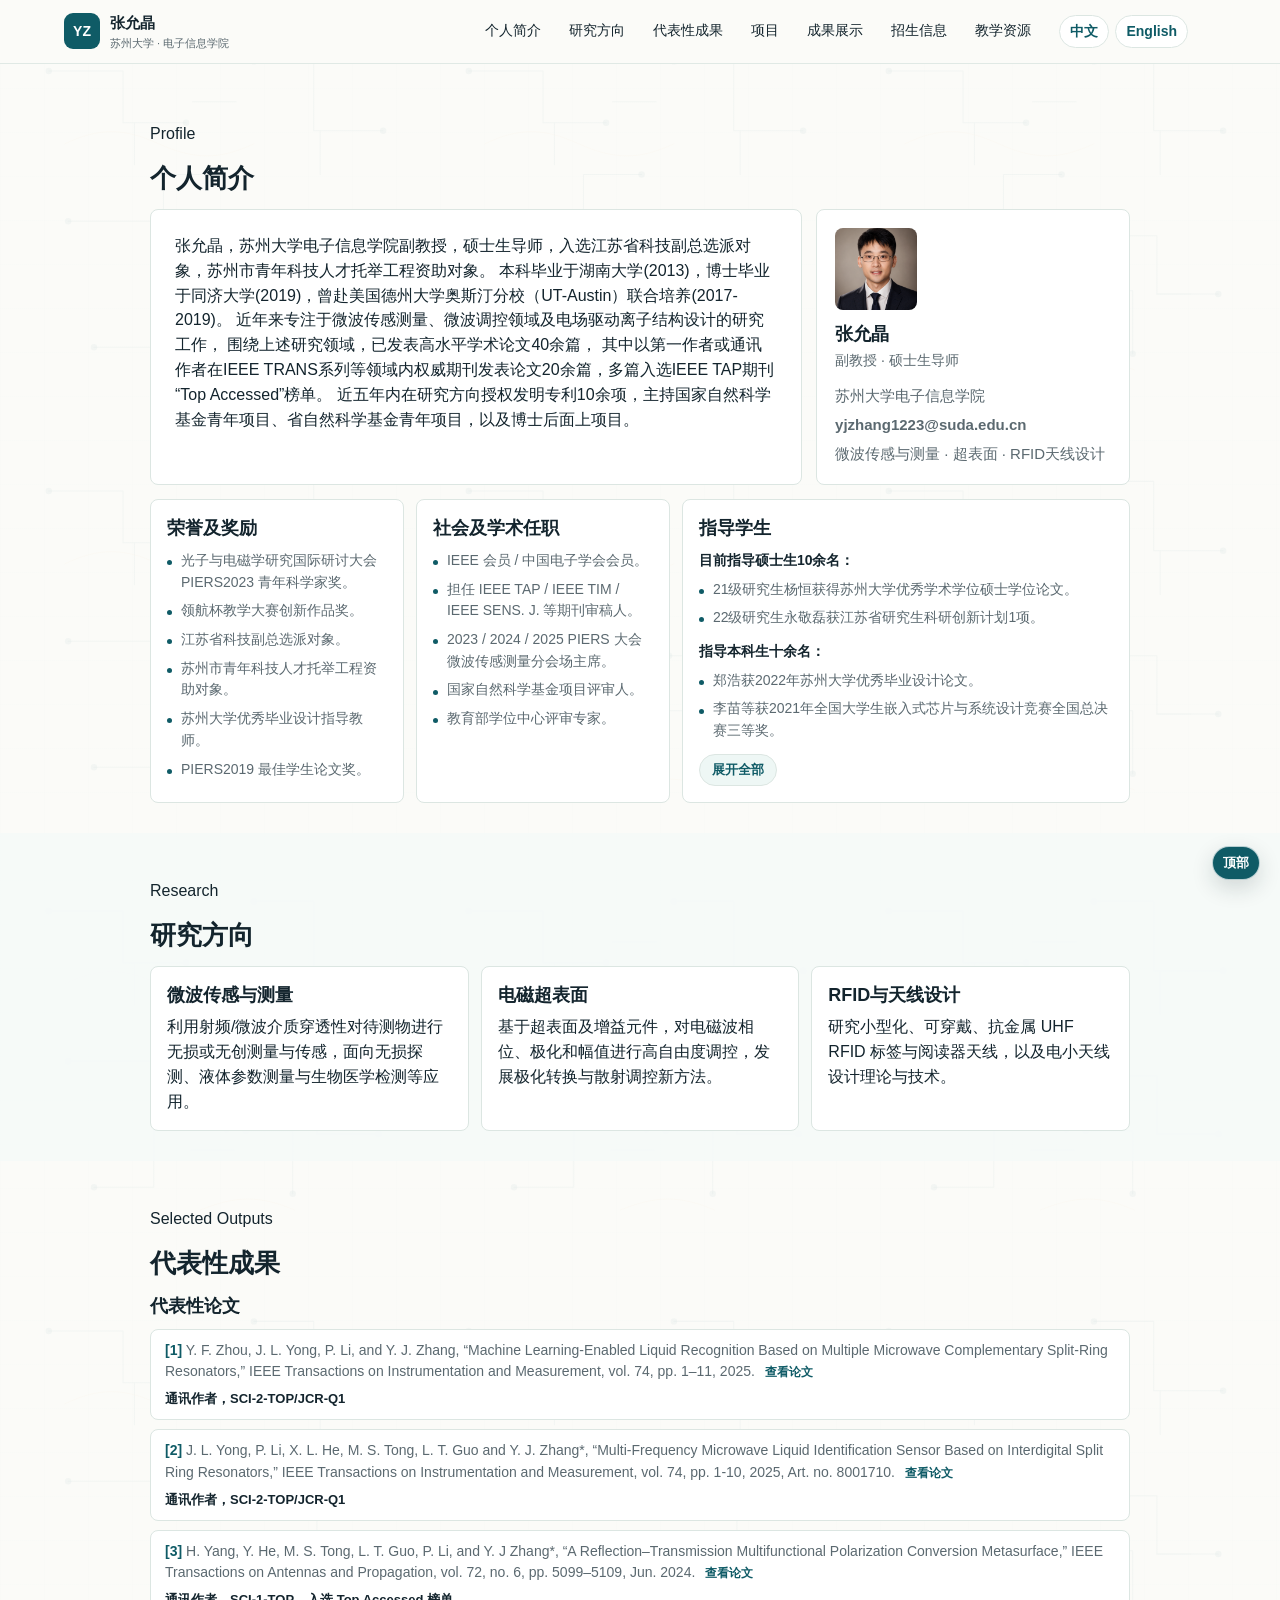
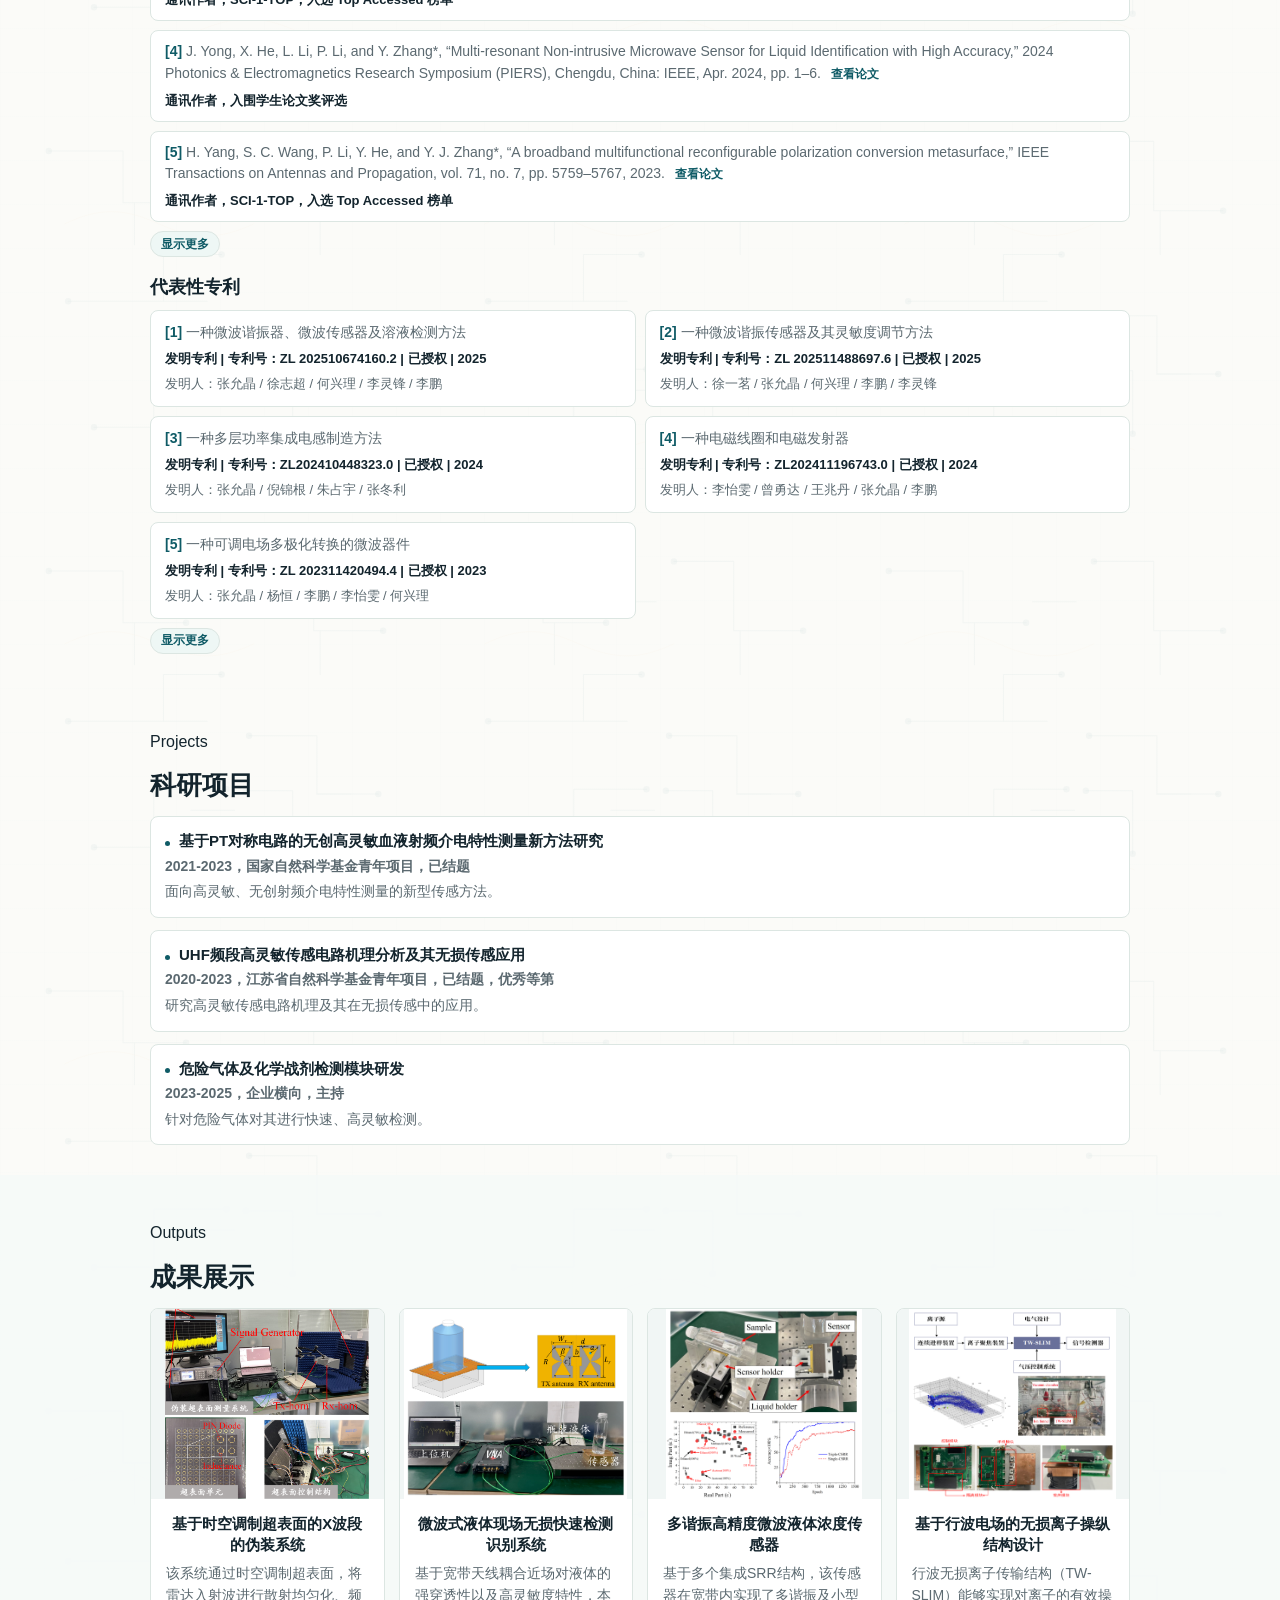
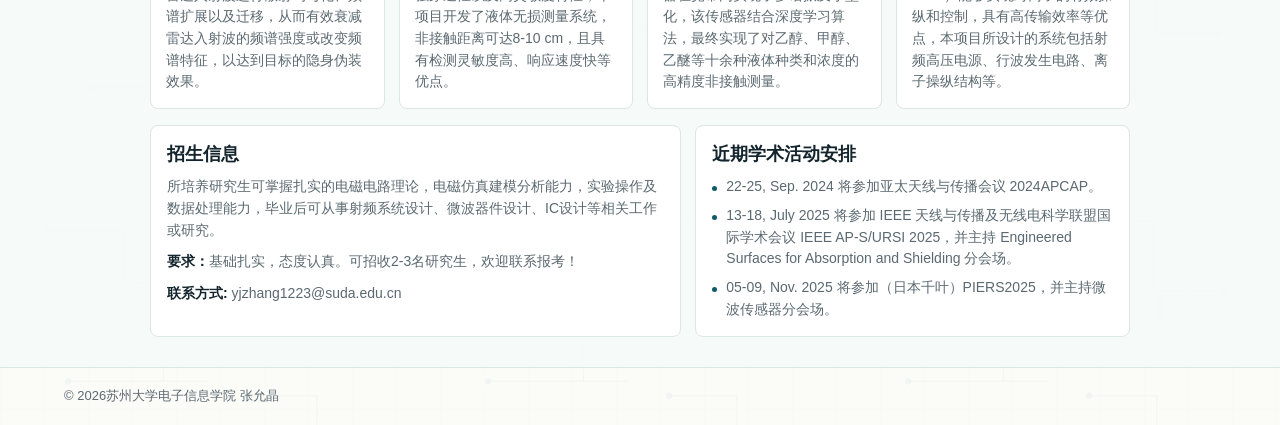
==== index.html @ 1a906591 "初始化个人主页" ====
<!doctype html>
<!--
  这是网页的主 HTML 文件，负责页面结构。
  - styles.css 负责外观，比如颜色、字体、间距、布局。
  - script.js 负责自动生成研究方向、论文、项目、专利等重复内容。
-->
<html lang="zh-CN">
  <head>
    <!-- 页面编码，保证中文正常显示 -->
    <meta charset="utf-8">
    <!-- 让页面在手机、平板、电脑上都按设备宽度自适应 -->
    <meta name="viewport" content="width=device-width, initial-scale=1">

    <!-- 浏览器标签页标题，也会影响搜索引擎显示 -->
    <title>张允晶 | 苏州大学个人主页</title>

    <!-- 页面简介，主要给搜索引擎使用，不会直接显示在网页正文中 -->
    <meta name="description" content="张允晶，苏州大学电子信息学院副教授，研究方向包括射频/微波传感与测量、超表面电磁调控、UHF RFID天线设计、离子操纵结构设计等。">

    <!-- 提前加载横幅图片。当前页面如果不用横幅，可以删除这一行 -->
    <link rel="preload" href="assets/research-hero.svg" as="image">

    <!-- 引入 CSS 样式文件。页面字体、颜色、间距主要在 styles.css 里修改 -->
    <link rel="stylesheet" href="styles.css">
  </head>
  <body>
    <!-- =====================================================
         顶部导航栏
         -----------------------------------------------------
         这里控制网页最上方的姓名、学院和导航菜单。
         导航里的 href="#research" 会跳转到 id="research" 的模块。
         ===================================================== -->
    <header class="site-header">
      <!-- 左侧品牌区域：YZ 标识、姓名、学院 -->
      <a class="brand" href="#top" aria-label="返回首页">
        <span class="brand-mark">YZ</span>
        <span>
          <strong>张允晶</strong>
          <small>苏州大学 · 电子信息学院</small>
        </span>
      </a>

      <!--
        右侧导航菜单。
        如果新增模块，需要同时：
        1. 在这里加一个 <a href="#模块id">模块名称</a>
        2. 在正文中创建对应 id 的 <section>
      -->
      <nav class="nav" aria-label="主导航">
         <a href="#introduction">个人简介</a>
        <a href="#research">研究方向</a>
        <a href="#publications">代表性成果</a>
        <a href="#projects">项目</a>
        <a href="#honors">成果展示</a>
        <a href="#admissions">招生信息</a>
        <a href="teaching.html" target="_blank" rel="noopener">教学资源</a>
        <div class="translate-actions notranslate" translate="no">
          <button class="translate-button" data-translate-lang="zh-CN" type="button">中文</button>
          <button class="translate-button" data-translate-lang="en" type="button">English</button>
        </div>
        <div id="google_translate_element" class="translate-widget" aria-hidden="true"></div>
      </nav>
    </header>

    <!--
      main 是网页主体内容。
      id="top" 用于顶部品牌点击后回到页面开头。
    -->
    <main id="top">
      <!-- =====================================================
           个人简介模块
           -----------------------------------------------------
           左侧 intro-copy 是文字简介。
           右侧 profile-panel 是头像、姓名、职称和简单信息。
           ===================================================== -->
      <section class="section intro-section" id="introduction">
        <!-- 模块标题 -->
        <div class="section-heading">
          <p class="eyebrow">Profile</p>
          <h2>个人简介</h2>
        </div>

        <!-- 两列布局：左侧简介，右侧资料卡 -->
        <div class="intro-grid">
          <!--
            个人简介文字。
            修改简介时，直接改下面两个 <p> 段落。
          -->
          <article class="intro-copy">
            <p>张允晶，苏州大学电子信息学院副教授，硕士生导师，入选江苏省科技副总选派对象，苏州市青年科技人才托举工程资助对象。
              本科毕业于湖南大学(2013)，博士毕业于同济大学(2019)，曾赴美国德州大学奥斯汀分校（UT-Austin）联合培养(2017-2019)。
              近年来专注于微波传感测量、微波调控领域及电场驱动离子结构设计的研究工作，
              围绕上述研究领域，已发表高水平学术论文40余篇，
              其中以第一作者或通讯作者在IEEE TRANS系列等领域内权威期刊发表论文20余篇，多篇入选IEEE TAP期刊“Top Accessed”榜单。
              近五年内在研究方向授权发明专利10余项，主持国家自然科学基金青年项目、省自然科学基金青年项目，以及博士后面上项目。</p>
          </article>

          <!--
            右侧资料卡。
            上传头像：
            1. 把头像图片放入 assets 文件夹。
            2. 修改 src="assets/yjz.png" 为你的图片路径。
            例如 src="assets/profile.jpg"。
          -->
          <aside class="profile-panel" aria-label="资料卡">
            <img class="profile-photo" src="assets/yjz.png" alt="张允晶头像">

            <!-- 资料卡标题和说明文字 -->
            <div>
              <h3>张允晶</h3>
              <p>副教授 · 硕士生导师</p>
            </div>

            <!-- 资料卡列表，可以改成单位、邮箱、研究方向等简短信息 -->
            <ul class="quick-list">
              <li>苏州大学电子信息学院</li>
              <li><strong>yjzhang1223@suda.edu.cn</strong></li>
              <li>微波传感与测量 · 超表面 · RFID天线设计</li>
            </ul>
          </aside>
        </div>

        <!--
          个人简介扩展信息。
          荣誉及奖励、指导学生、社会及学术任职的具体条目
          在 script.js 中维护，并自动插入到下面三个容器中。
        -->
        <div class="profile-detail-grid">
          <article class="detail-card detail-card-compact">
            <h3>荣誉及奖励</h3>
            <ol id="honorList"></ol>
          </article>
          <article class="detail-card detail-card-compact">
            <h3>社会及学术任职</h3>
            <ol id="serviceList"></ol>
          </article>
          <article class="detail-card detail-card-wide">
            <h3>指导学生</h3>
            <div id="studentGuideList"></div>
          </article>
        </div>
      </section>

      <!-- =====================================================
           研究方向模块
           -----------------------------------------------------
           标题在这里写。
           具体的研究方向卡片不是写在 HTML 里，而是由 script.js
           中的 researchAreas 数组自动生成到 researchGrid 容器里。
           ===================================================== -->
      <section class="section muted" id="research">
        <div class="section-heading wide">
          <p class="eyebrow">Research</p>
          <h2>研究方向</h2>
        </div>

        <!-- script.js 会把研究方向卡片插入到这个 div 中 -->
        <div class="research-grid" id="researchGrid"></div>
      </section>

      <!-- =====================================================
           代表性成果模块
           -----------------------------------------------------
           论文数据在 script.js 的 publications 数组中修改。
           专利数据在 script.js 的 patents 数组中修改。
           ===================================================== -->
      <section class="section" id="publications">
        <div class="section-heading wide">
          <p class="eyebrow">Selected Outputs</p>
          <h2>代表性成果</h2>
        </div>

        <div class="output-block">
          <h3>代表性论文</h3>
          <!-- script.js 会把论文条目插入到这个 div 中 -->
          <div class="publication-list" id="publicationList"></div>
        </div>

        <div class="output-block">
          <h3>代表性专利</h3>
          <!-- script.js 会把专利条目插入到这个 div 中 -->
          <div class="patent-list" id="patentList"></div>
        </div>
      </section>

      <!-- =====================================================
           科研项目模块
           -----------------------------------------------------
           项目数据在 script.js 的 projects 数组中修改。
           projectTimeline 是自动生成项目时间线的位置。
           ===================================================== -->
      <section class="section" id="projects">
        <!-- 模块标题 -->
        <div class="section-heading wide">
          <p class="eyebrow">Projects</p>
          <h2>科研项目</h2>
        </div>

        <!-- script.js 会把项目条目插入到这个 div 中 -->
        <div class="project-list" id="projectTimeline"></div>
      </section>

      <!-- =====================================================
           成果展示模块
           -----------------------------------------------------
           每个成果 = 一张图片 + 一段文字说明。
           具体成果数据在 script.js 的 achievements 数组中修改。
           后续新增第 2 张、第 3 张成果图时，只需要在 achievements
           数组里复制一条数据，改图片路径和文字即可。
           ===================================================== -->
      <section class="section muted" id="honors">
        <div class="section-heading">
          <p class="eyebrow">Outputs</p>
          <h2>成果展示</h2>
        </div>

        <!-- script.js 会把成果卡片插入到这个 div 中 -->
        <div class="achievement-grid" id="achievementGrid"></div>

        <!-- 招生信息与近期学术活动安排并列展示 -->
        <div class="info-panel-grid" id="admissions">
          <article class="admission-panel">
            <h3>招生信息</h3>
            <p>所培养研究生可掌握扎实的电磁电路理论，电磁仿真建模分析能力，实验操作及数据处理能力，毕业后可从事射频系统设计、微波器件设计、IC设计等相关工作或研究。</p>
            <p><strong>要求：</strong>基础扎实，态度认真。可招收2-3名研究生，欢迎联系报考！</p>
            <p><strong>联系方式:</strong> yjzhang1223@suda.edu.cn</p>
          </article>

          <!-- 近期学术活动安排，具体条目在 script.js 的 academicActivities 数组中维护 -->
          <article class="activity-panel">
            <h3>近期学术活动安排</h3>
            <ol id="activityList"></ol>
          </article>
        </div>
      </section>

    </main>

    <!-- =====================================================
         页脚
         -----------------------------------------------------
         year 这个 span 的年份由 script.js 自动填入当前年份。
         ===================================================== -->
    <footer class="footer">
      <span>© <span id="year"></span>苏州大学电子信息学院 张允晶</span>
      <span class="visit-count" data-admin-only>
        本站总访问量 <span id="busuanzi_value_site_pv">--</span> 次 · 本站总访客数 <span id="busuanzi_value_site_uv">--</span> 人
      </span>
    </footer>

    <!-- 回到顶部按钮：点击后跳转到 main 的 id="top" 位置 -->
    <a class="back-to-top" href="#top" aria-label="回到顶部">顶部</a>

    <!--
      引入 JavaScript 文件。
      放在 body 最后可以保证 HTML 结构先加载完，再执行脚本。
    -->
    <script src="script.js"></script>
    <script src="admin.js"></script>
    <script src="https://translate.google.com/translate_a/element.js?cb=googleTranslateElementInit"></script>
  </body>
</html>
---- styles.css ----
/* =========================================================
   全站颜色变量
   ---------------------------------------------------------
   这里统一管理网页主要颜色。后面写 var(--ink) 就等于使用
   #13242d。以后想整体换主题色，优先改这里。
   ========================================================= */
:root {
  /* 主要文字颜色 */
  --ink: #13242d;
  /* 次要文字颜色，比如说明文字、作者、地址 */
  --muted-ink: #5b6970;
  /* 主色：导航 hover、年份块、链接等 */
  --blue: #0f5b66;
  /* 点缀色：下划线、强调色 */
  --amber: #f0a14a;
  /* 页面背景色 */
  --paper: #fbfbf8;
  /* 浅色分区背景 */
  --mist: #eef7f5;
  /* 边框线颜色 */
  --line: #dce6e2;
  /* 白色卡片背景 */
  --white: #ffffff;
}

/* 所有元素都使用 border-box，方便控制宽高和 padding */
* {
  box-sizing: border-box;
}

/* 点击导航锚点时平滑滚动到对应板块 */
html {
  scroll-behavior: smooth;
}

/* =========================================================
   页面基础样式
   ---------------------------------------------------------
   body 控制整个网页默认字体、背景、行距。
   想整体换字体或调整默认文字行距，可以改这里。
   ========================================================= */
body {
  margin: 0;
  color: var(--ink);
  /*
    全站背景：
    第一层是很浅的白色遮罩，保证文字阅读清晰；
    第二层是 assets/circuit-bg.svg 的电子线路纹理，用来轻微体现电子信息主题。
    如果觉得纹理太明显，可以把 rgba(251, 251, 248, 0.86) 的 0.86 改大，比如 0.92。
    如果觉得纹理太淡，可以改小，比如 0.80。
  */
  background:
    linear-gradient(rgba(251, 251, 248, 0.85), rgba(251, 251, 248, 0.85)),
    url("assets/circuit-bg.svg") center top / 420px auto repeat,
    linear-gradient(90deg, rgba(15, 91, 102, 0.035) 1px, transparent 1px),
    linear-gradient(180deg, rgba(15, 91, 102, 0.035) 1px, transparent 1px),
    var(--paper);
  background-size: auto, 420px auto, 44px 44px, 44px 44px, auto;
  /* 中文优先使用微软雅黑，英文使用 Segoe UI */
  font-family: "Segoe UI", "Microsoft YaHei", Arial, sans-serif;
  /* 全站基础行距，数值越大每行文字越疏朗 */
  line-height: 1.55;
}

/* 链接默认继承父级颜色，不显示下划线 */
a {
  color: inherit;
  text-decoration: none;
}

/* 图片自适应容器宽度，避免撑破页面 */
img {
  display: block;
  max-width: 100%;
}

/* =========================================================
   顶部导航栏
   ---------------------------------------------------------
   .site-header 是页面顶部固定导航区域。
   position: sticky 表示滚动时会吸附在页面顶部。
   ========================================================= */
.site-header {
  position: sticky;
  top: 0;
  z-index: 20;
  display: flex;
  align-items: center;
  justify-content: space-between;
  gap: 24px;
  /* 导航栏整体高度，想让顶部更紧凑可以减小 min-height */
  min-height: 64px;
  /* 第一个值控制上下内边距，第二个 clamp 控制左右内边距 */
  padding: 9px clamp(20px, 5vw, 72px);
  /* 半透明背景 + 毛玻璃效果，让滚动时导航仍清晰 */
  background: rgba(251, 251, 248, 0.92);
  border-bottom: 1px solid rgba(220, 230, 226, 0.84);
  backdrop-filter: blur(18px);
}

/* 左上角姓名和学院区域 */
.brand {
  display: inline-flex;
  align-items: center;
  gap: 10px;
  min-width: 220px;
}

/* 左上角 YZ 方块标识 */
.brand-mark {
  display: grid;
  place-items: center;
  flex: 0 0 auto;
  color: #ffffff;
  background: var(--blue);
  font-weight: 800;
}

.brand-mark {
  /* 标识方块大小 */
  width: 36px;
  height: 36px;
  border-radius: 9px;
  font-size: 14px;
}

/* 顶部姓名字号 */
.brand strong {
  font-size: 15px;
}

/* 让姓名和学院各占一行 */
.brand strong,
.brand small {
  display: block;
}

/* 顶部学院名称字号 */
.brand small {
  color: var(--muted-ink);
  font-size: 11px;
}

/* 顶部导航链接容器 */
.nav {
  display: flex;
  align-items: center;
  /* 导航项之间的距离，屏幕越宽间距越大 */
  gap: clamp(12px, 2.5vw, 28px);
  color: var(--ink);
  font-size: 14px;
}

/* 单个导航链接 */
.nav a {
  padding: 6px 0;
  border-bottom: 2px solid transparent;
}

/* 鼠标放到导航链接上时的颜色和下划线 */
.nav a:hover {
  color: var(--blue);
  border-color: var(--amber);
}

/* 自动翻译按钮组：页面只维护中文，点击按钮调用网页翻译服务 */
.translate-actions {
  display: inline-flex;
  align-items: center;
  gap: 6px;
}

.translate-button {
  min-height: 30px;
  padding: 5px 10px;
  color: var(--blue);
  background: var(--white);
  border: 1px solid var(--line);
  border-radius: 999px;
  cursor: pointer;
  font: inherit;
  font-weight: 700;
}

.translate-button:hover {
  border-color: var(--blue);
  background: #eef7f5;
}

/* 隐藏 Google Translate 默认控件，只使用上面的自定义按钮 */
.translate-widget {
  width: 0;
  height: 0;
  overflow: hidden;
}

/* =========================================================
   通用板块样式
   ---------------------------------------------------------
   每个大模块都带有 class="section"。
   这里控制各模块上下间距和左右页边距。
   ========================================================= */
.section {
  /*
    第一个 clamp 控制上下间距：
    最小 30px，随屏幕变大到 4.5vw，最大 54px。
    第二个 clamp 控制左右间距。
  */
  padding: clamp(30px, 1.2vw, 50px) clamp(20px, 5vw, 72px);
}

/* 第一个模块“个人简介”的顶部距离，可单独调 */
.intro-section {
  padding-top: clamp(26px, 4vw, 42px);
}

/* 浅色背景模块，比如研究方向、成果与招生 */
.muted {
  background: rgba(246, 250, 249, 0.92);
}

/* 模块标题区域，比如“个人简介”“研究方向”外层 */
.section-heading {
  /* 内容最大宽度 980px，并居中 */
  width: min(980px, 100%);
  /* 最后的 16px 控制标题和下面内容之间的距离 */
  margin: 0 auto 16px;
}

/* 宽版标题区域，目前和普通标题区域相同，保留便于以后单独扩展 */
.section-heading.wide {
  width: min(980px, 100%);
}

/* =========================================================
   标题字体
   ---------------------------------------------------------
   h2 是每个模块的大标题。
   h3 是卡片或条目的小标题。
   ========================================================= */
h2 {
  margin: 0;
  /*
    clamp(22px, 2.6vw, 32px) 表示：
    最小 22px，随屏幕宽度变化，最大 32px。
    如果想固定字号，可以改成 font-size: 24px;
  */
  font-size: clamp(20px, 2vw, 26px);
  line-height: 1.18;
  letter-spacing: 0;
}

h3 {
  margin: 0;
  /* 研究方向标题、论文标题、项目标题的默认字号 */
  font-size: 18px;
  line-height: 1.35;
}

/* 模块标题下方说明文字的样式，如果以后加说明文本会用到 */
.section-heading p:not(.eyebrow),
.section-lead {
  color: var(--muted-ink);
  font-size: 14px;
}

/* =========================================================
   个人简介模块
   ---------------------------------------------------------
   左边是简介文字，右边是头像和联系资料。
   ========================================================= */
.intro-grid {
  display: grid;
  /*
    两列布局：
    左列占 1.35 份，右列占 0.65 份。
    右列最小宽度 300px。
  */
  grid-template-columns: minmax(0, 1.35fr) minmax(300px, 0.65fr);
  gap: 14px;
  align-items: stretch;
  width: min(980px, 100%);
  margin: 0 auto;
}

/* 左侧个人简介正文卡片 */
.intro-copy {
  /* 卡片内边距，想让文字离边框更近可以调小 */
  padding: clamp(16px, 2.4vw, 24px);
  background: var(--white);
  border: 1px solid var(--line);
  border-radius: 8px;
  box-shadow: none;
  /* 个人简介正文大小 */
  font-size: 16px;
}

/* 去掉简介第一段上方默认空白 */
.intro-copy p:first-child {
  margin-top: 0;
}

/* 去掉简介最后一段下方默认空白 */
.intro-copy p:last-child {
  margin-bottom: 0;
}

/* 右侧资料卡：头像、姓名、邮箱等 */
.profile-panel {
  display: grid;
  align-content: start;
  gap: 12px;
  padding: 18px;
  color: var(--ink);
  background: var(--white);
  border: 1px solid var(--line);
  border-radius: 8px;
}

/* 头像样式。替换头像图片时，只需要保持 class="profile-photo" */
.profile-photo {
  width: 82px;
  height: 82px;
  /* 图片填满 82x82 区域，超出的部分裁切 */
  object-fit: cover;
  border-radius: 8px;
}

/* 资料卡中的职称文字 */
.profile-panel p {
  margin: 4px 0 0;
  color: var(--muted-ink);
  font-size: 14px;
}

/* 资料卡里的单位、邮箱列表 */
.quick-list {
  display: grid;
  gap: 6px;
  padding: 0;
  margin: 0;
  list-style: none;
}

.quick-list li {
  color: var(--muted-ink);
  font-size: 15px;
}

/* 个人简介下面的扩展信息：荣誉、指导学生、学术任职 */
.profile-detail-grid {
  display: grid;
  grid-template-columns: minmax(0, 0.85fr) minmax(0, 0.85fr) minmax(320px, 1.5fr);
  gap: 12px;
  width: min(980px, 100%);
  margin: 14px auto 0;
}

.detail-card {
  background: var(--white);
  border: 1px solid var(--line);
  border-radius: 8px;
  padding: 16px;
}

.detail-card h3 {
  margin-bottom: 10px;
}

.detail-card ol {
  padding-left: 0;
  margin: 0;
  list-style: none;
}

.detail-card li {
  position: relative;
  padding-left: 14px;
  margin-top: 7px;
  color: var(--muted-ink);
  font-size: 14px;
}

.detail-card li::before {
  content: "";
  position: absolute;
  left: 0;
  top: 0.72em;
  width: 5px;
  height: 5px;
  background: var(--blue);
  border-radius: 50%;
}

.detail-card li:first-child {
  margin-top: 0;
}

.student-group + .student-group {
  margin-top: 12px;
}

.student-group h4 {
  margin: 0 0 7px;
  color: var(--ink);
  font-size: 14px;
}

.student-list .is-extra {
  display: none;
}

#studentGuideList.is-expanded .student-list .is-extra {
  display: list-item;
}

.expand-button {
  margin-top: 12px;
  min-height: 30px;
  padding: 5px 12px;
  color: var(--blue);
  background: #eef7f5;
  border: 1px solid var(--line);
  border-radius: 999px;
  cursor: pointer;
  font: inherit;
  font-size: 13px;
  font-weight: 700;
}

.expand-button:hover {
  border-color: var(--blue);
}

/* =========================================================
   研究方向模块
   ---------------------------------------------------------
   这里控制三张研究方向卡片的布局。
   ========================================================= */
.research-grid {
  display: grid;
  /* 三列等宽布局 */
  grid-template-columns: repeat(3, minmax(0, 1fr));
  gap: 12px;
  width: min(980px, 100%);
  margin: 0 auto;
}

/* 研究方向卡片、成果展示卡片的通用外观 */
.research-card,
.achievement-card {
  background: var(--white);
  border: 1px solid var(--line);
  border-radius: 8px;
  box-shadow: none;
}

/* 防止卡片内部内容溢出圆角边框 */
.research-card {
  overflow: hidden;
}

/* 研究方向卡片内部留白 */
.research-card-content {
  padding: 16px;
}

/* 研究方向说明文字 */
.research-card-content p {
  margin: 8px 0 0;
  font-size: 16px;
}

/* =========================================================
   论文模块
   ---------------------------------------------------------
   publication-list 是论文列表。
   ========================================================= */
/* 代表性成果中的小分区：代表性论文、代表性专利 */
.output-block {
  width: min(980px, 100%);
  margin: 0 auto;
}

.output-block + .output-block {
  margin-top: 18px;
}

.output-block > h3 {
  margin-bottom: 10px;
  color: var(--ink);
}

/* 论文列表容器 */
.publication-list {
  display: grid;
  gap: 9px;
}

/* 单篇论文条目 */
.publication {
  display: grid;
  grid-template-columns: 1fr;
  gap: 14px;
  align-items: start;
  padding: 10px 14px;
  background: var(--white);
  border: 1px solid var(--line);
  border-radius: 8px;
}

.publication-main {
  min-width: 0;
}

/* 论文正文，按参考文献格式显示 */
.paper-text {
  margin: 0;
  color: var(--muted-ink);
  font-size: 14px;
}

/* 论文序号 */
.paper-index {
  color: var(--blue);
  font-weight: 800;
}

/* 论文备注，例如通讯作者、SCI分区等 */
.paper-note {
  display: block;
  margin: 6px 0 0;
  color: var(--ink);
  font-size: 13px;
  font-weight: 700;
}

/* 论文链接按钮 */
.paper-link {
  display: inline;
  margin-left: 6px;
  color: var(--blue);
  background: none;
  border: none;
  border-radius: 0;
  padding: 0;
  font-size: 12px;
  font-weight: 700;
}

.paper-link:hover {
  border-color: var(--blue);
}

/* 论文右侧图片小框 */
.paper-thumb {
  display: block;
  overflow: hidden;
  border: 1px solid var(--line);
  border-radius: 8px;
  background: #f1f6f5;
}

.paper-thumb img {
  width: 100%;
  height: 86px;
  object-fit: cover;
}

/* 论文显示更多/收起按钮 */
.publication-toggle {
  justify-self: start;
  align-self: start;
  min-height: 26px;
  padding: 3px 10px;
  color: var(--blue);
  background: #eef7f5;
  border: 1px solid var(--line);
  border-radius: 999px;
  cursor: pointer;
  font: inherit;
  font-size: 12px;
  font-weight: 700;
  line-height: 1.2;
}

  .publication-toggle:hover {
  border-color: var(--blue);
}

.patent-list .publication-toggle {
  grid-column: 1 / -1;
  width: fit-content;
  height: auto;
}

/* 专利列表容器 */
.patent-list {
  display: grid;
  grid-template-columns: repeat(2, minmax(0, 1fr));
  gap: 9px;
}

/* 单条专利 */
.patent-item {
  padding: 11px 14px;
  background: var(--white);
  border: 1px solid var(--line);
  border-radius: 8px;
}

.patent-title {
  margin: 0;
  color: var(--muted-ink);
  font-size: 14px;
}

.patent-meta {
  margin: 6px 0 0;
  color: var(--ink);
  font-size: 13px;
  font-weight: 700;
}

.patent-inventors {
  margin: 5px 0 0;
  color: var(--muted-ink);
  font-size: 13px;
}

/* =========================================================
   科研项目模块
   ---------------------------------------------------------
   split-section 让左侧标题、右侧时间线并排显示。
   ========================================================= */
.split-section {
  display: grid;
  /* 左侧标题窄一些，右侧项目列表宽一些 */
  grid-template-columns: minmax(220px, 0.34fr) minmax(0, 1fr);
  gap: clamp(18px, 4vw, 36px);
  width: min(980px, 100%);
  margin: 0 auto;
}

/* 科研项目条目容器 */
.project-list {
  display: grid;
  gap: 12px;
  width: min(980px, 100%);
  margin: 0 auto;
}

/* 单个科研项目卡片 */
.project-card {
  padding: 14px;
  background: var(--white);
  border: 1px solid var(--line);
  border-radius: 8px;
}

.project-card h3 {
  position: relative;
  padding-left: 14px;
  font-size: 15px;
}

.project-card h3::before {
  content: "";
  position: absolute;
  left: 0;
  top: 0.64em;
  width: 5px;
  height: 5px;
  background: var(--blue);
  border-radius: 50%;
}

.project-card p {
  margin: 4px 0 0;
  color: var(--muted-ink);
  font-size: 14px;
}

/* =========================================================
   成果展示模块
   ---------------------------------------------------------
   achievement-grid 是成果卡片网格。
   后续成果变成 2 张、3 张、更多张时，会自动换行排版。
   ========================================================= */
.achievement-grid {
  display: grid;
  /*
    auto-fit + minmax 表示自动排版：
    默认适合 4 张及以上成果：
    - 每张卡片最小 220px
    - 空间足够时多列显示
    - 空间不够时自动变成单列
  */
  grid-template-columns: repeat(auto-fit, minmax(220px, 1fr));
  gap: 14px;
  width: min(980px, 100%);
  margin: 0 auto;
}

/*
  根据成果数量自动优化布局。
  data-count 由 script.js 自动写入，不需要手动修改 HTML。
*/
.achievement-grid[data-count="1"] {
  max-width: 340px;
  grid-template-columns: 1fr;
}

.achievement-grid[data-count="2"] {
  max-width: 680px;
  grid-template-columns: repeat(2, minmax(0, 1fr));
}

.achievement-grid[data-count="3"] {
  max-width: 980px;
  grid-template-columns: repeat(3, minmax(0, 1fr));
}

/* 单张成果卡片 */
.achievement-card {
  overflow: hidden;
}

/* 成果图片区域 */
.achievement-card img {
  width: 100%;
  height: 190px;
  object-fit: contain;
  background: #f1f6f5;
}

/* 成果文字区域 */
.achievement-content {
  padding: 15px;
}
/* 控制这一块的第一级标题大小*/
.achievement-content h3 {
  font-size: 15px;
   text-align: center;
}

/* 成果描述文字 */
.achievement-content p {
  margin: 8px 0 0;
  font-size: 14px;
  color: var(--muted-ink);
}

/* 成果展示下面的招生信息与近期学术活动安排 */
.info-panel-grid {
  width: min(980px, 100%);
  margin: 16px auto 0;
  display: grid;
  grid-template-columns: minmax(0, 1.1fr) minmax(280px, 0.9fr);
  gap: 14px;
}

.admission-panel,
.activity-panel {
  padding: 16px;
  background: var(--white);
  border: 1px solid var(--line);
  border-radius: 8px;
}

.admission-panel h3,
.activity-panel h3 {
  margin-bottom: 10px;
}

.admission-panel p {
  margin: 0;
  color: var(--muted-ink);
  font-size: 14px;
}

.admission-panel p + p {
  margin-top: 10px;
}

.admission-panel strong {
  color: var(--ink);
}

.activity-panel ol {
  margin: 0;
  padding-left: 0;
  list-style: none;
}

.activity-panel li {
  position: relative;
  padding-left: 14px;
  margin-top: 7px;
  color: var(--muted-ink);
  font-size: 14px;
}

.activity-panel li::before {
  content: "";
  position: absolute;
  left: 0;
  top: 0.72em;
  width: 5px;
  height: 5px;
  background: var(--blue);
  border-radius: 50%;
}

.activity-panel li:first-child {
  margin-top: 0;
}

/* =========================================================
   教学资源页面
   ---------------------------------------------------------
   teaching.html 专用样式：课程卡片、下载按钮和课程通知。
   ========================================================= */
.teaching-intro {
  padding-bottom: clamp(22px, 3vw, 34px);
}

.course-grid {
  width: min(980px, 100%);
  margin: 0 auto;
  display: grid;
  grid-template-columns: repeat(2, minmax(0, 1fr));
  gap: 14px;
}

.course-card {
  display: grid;
  gap: 14px;
  align-content: space-between;
  min-height: 210px;
  padding: 18px;
  background: var(--white);
  border: 1px solid var(--line);
  border-radius: 8px;
}

.course-card h3 {
  margin: 4px 0 8px;
}

.course-card p {
  margin: 0;
  color: var(--muted-ink);
  font-size: 14px;
}

.course-audience {
  color: var(--blue);
  font-weight: 700;
}

.resource-links {
  display: flex;
  flex-wrap: wrap;
  gap: 8px;
}

.resource-link {
  display: inline-flex;
  align-items: center;
  justify-content: center;
  min-height: 30px;
  padding: 5px 11px;
  color: var(--blue);
  background: #eef7f5;
  border: 1px solid var(--line);
  border-radius: 999px;
  font-size: 13px;
  font-weight: 700;
}

.resource-link:hover {
  border-color: var(--blue);
  background: #e5f2ef;
}

.notice-panel {
  width: min(980px, 100%);
  margin: 0 auto;
  padding: 16px;
  background: var(--white);
  border: 1px solid var(--line);
  border-radius: 8px;
}

.notice-panel ol {
  margin: 0;
  padding-left: 0;
  list-style: none;
}

.notice-panel li {
  position: relative;
  padding-left: 14px;
  margin-top: 7px;
  color: var(--muted-ink);
  font-size: 14px;
}

.notice-panel li::before {
  content: "";
  position: absolute;
  left: 0;
  top: 0.72em;
  width: 5px;
  height: 5px;
  background: var(--blue);
  border-radius: 50%;
}

.notice-panel li:first-child {
  margin-top: 0;
}

/* =========================================================
   页脚
   ========================================================= */
.footer {
  display: flex;
  flex-wrap: wrap;
  justify-content: space-between;
  align-items: center;
  gap: 20px;
  padding: 18px clamp(20px, 5vw, 72px);
  font-size: 13px;
  color: var(--muted-ink);
  border-top: 1px solid var(--line);
}

.visit-count {
  color: var(--muted-ink);
  font-size: 12px;
}

[data-admin-only][hidden] {
  display: none;
}

/* 固定在右下角的回到顶部按钮 */
.back-to-top {
  position: fixed;
  right: 20px;
  bottom: 20px;
  z-index: 30;
  display: inline-flex;
  align-items: center;
  justify-content: center;
  min-width: 44px;
  min-height: 34px;
  padding: 6px 10px;
  color: var(--white);
  background: var(--blue);
  border: 1px solid rgba(255, 255, 255, 0.7);
  border-radius: 999px;
  box-shadow: 0 8px 22px rgba(19, 36, 45, 0.16);
  font-size: 13px;
  font-weight: 700;
}

.back-to-top:hover {
  background: #0a4851;
}

/* =========================================================
   平板和小屏幕适配：宽度小于 920px 时生效
   ---------------------------------------------------------
   多列布局变成单列，避免手机上太挤。
   ========================================================= */
@media (max-width: 920px) {
  .site-header {
    align-items: flex-start;
    flex-direction: column;
  }

  .nav {
    width: 100%;
    /* 导航项太多时允许横向滚动 */
    overflow-x: auto;
    padding-bottom: 4px;
  }

  /* 这些模块从多列改成单列 */
  .intro-grid,
  .profile-detail-grid,
  .research-grid,
  .split-section,
  .achievement-grid,
  .info-panel-grid,
  .course-grid,
  .patent-list {
    grid-template-columns: 1fr;
  }

  .publication {
    grid-template-columns: 1fr;
  }

  .paper-thumb {
    width: min(180px, 100%);
  }

}

/* =========================================================
   手机屏幕适配：宽度小于 560px 时生效
   ========================================================= */
@media (max-width: 560px) {
  .site-header {
    min-height: auto;
  }

  /* 移动端顶部品牌不强制固定宽度 */
  .brand {
    min-width: 0;
  }

  /* 手机端左右边距缩小 */
  .section {
    padding-left: 16px;
    padding-right: 16px;
  }

  /* 页脚从左右排列改成上下排列 */
  .footer {
    flex-direction: column;
  }
}
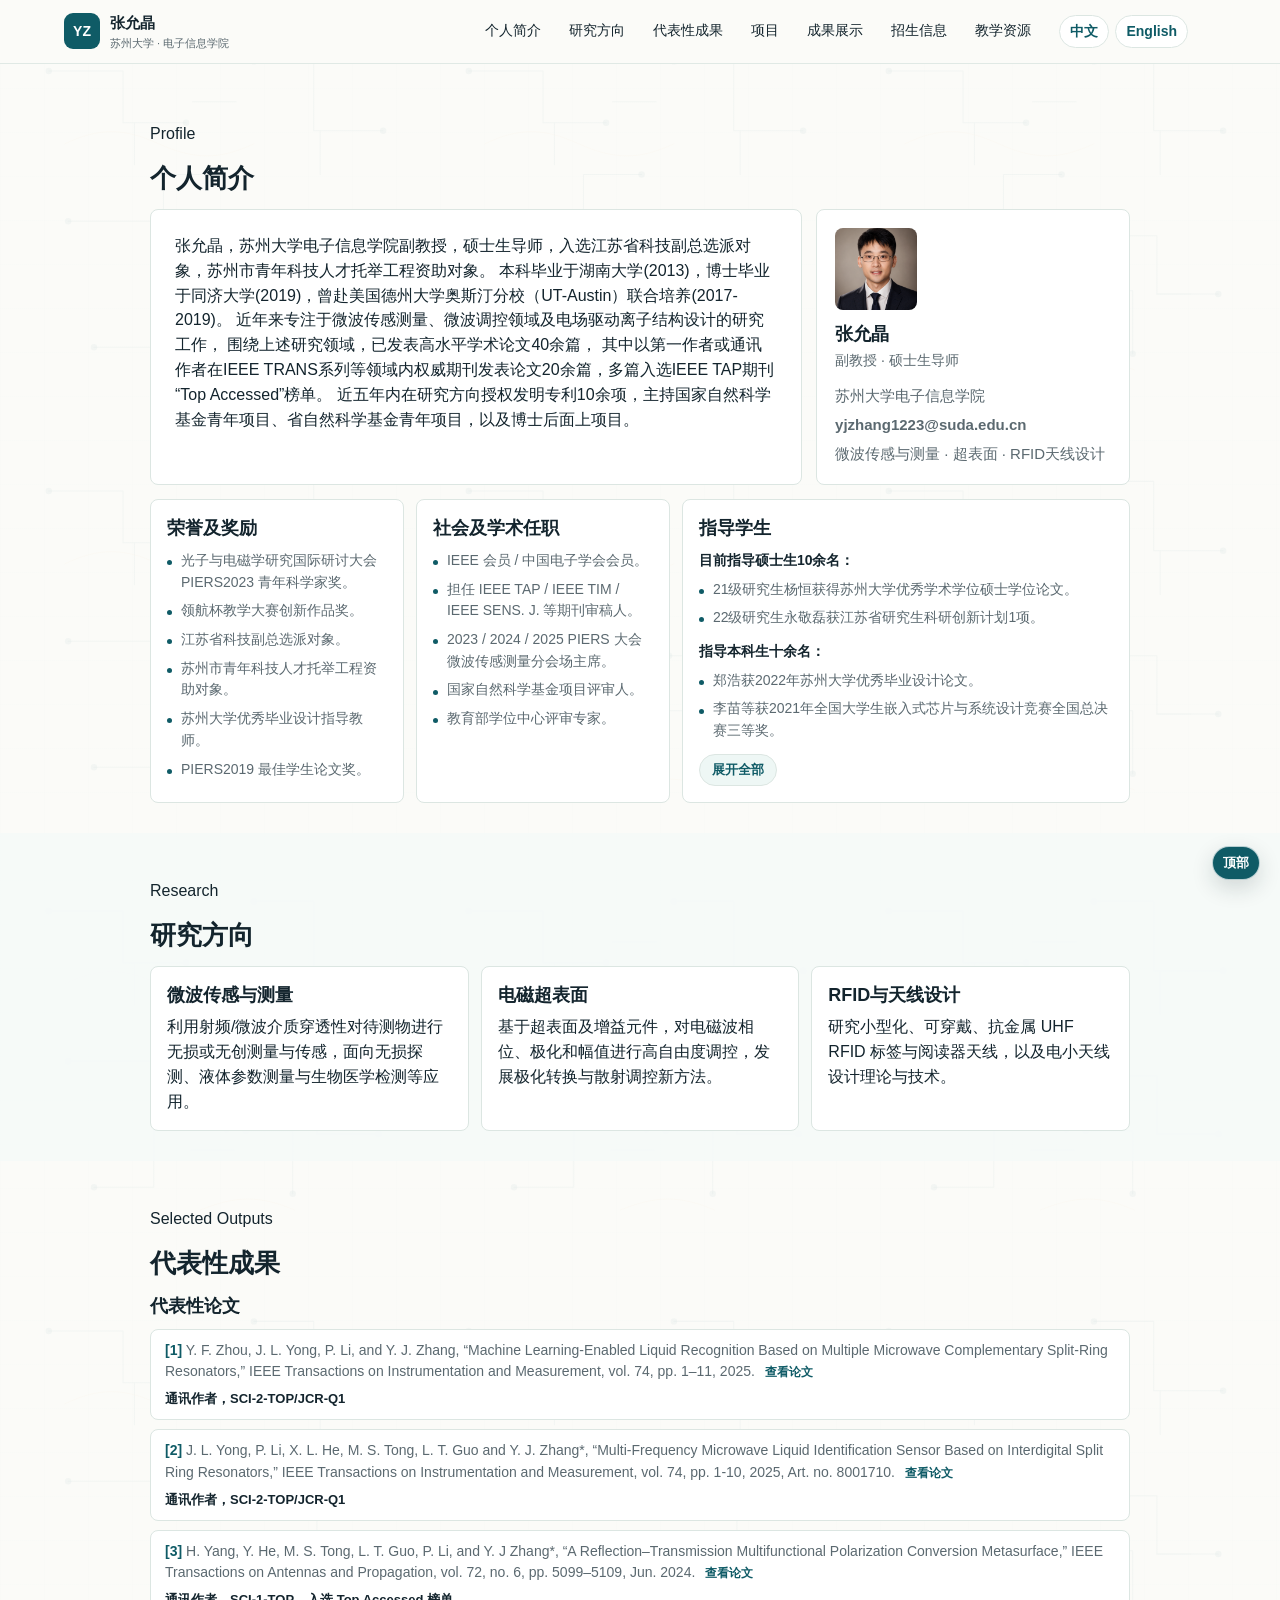
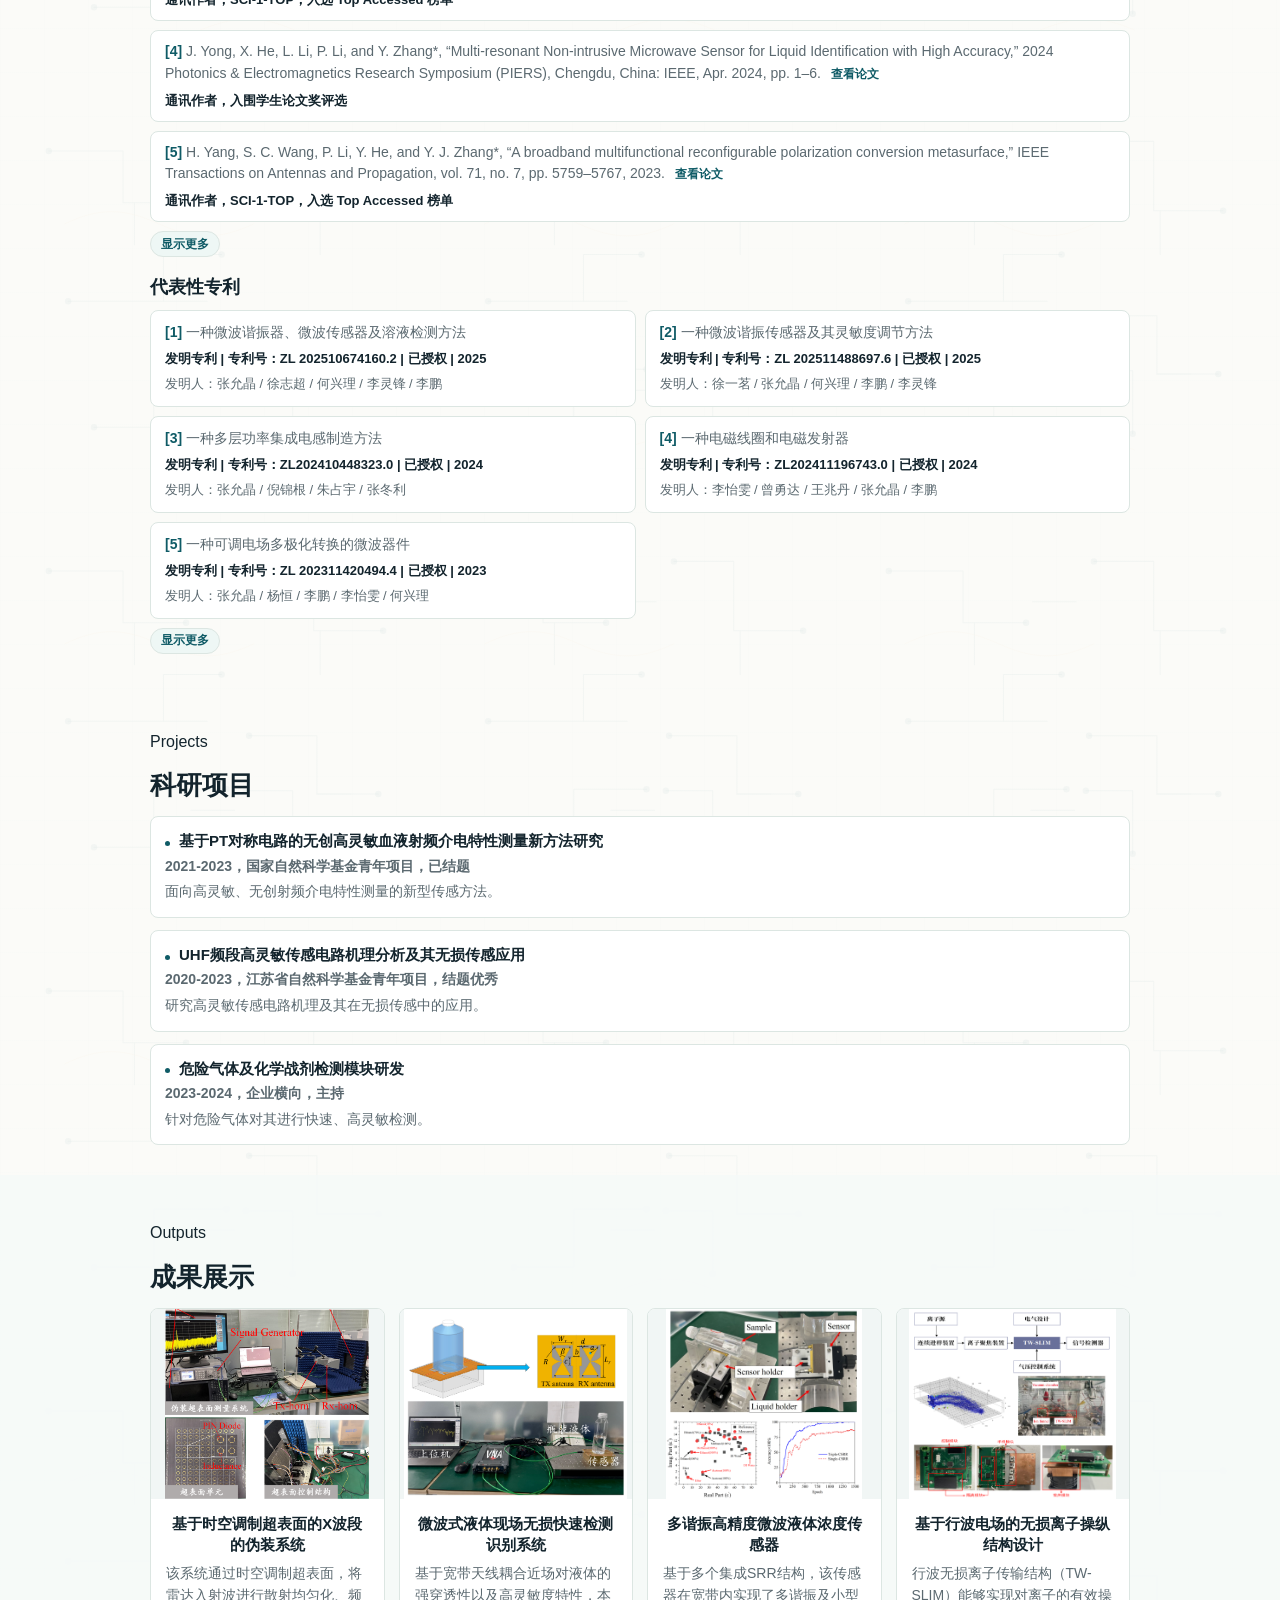
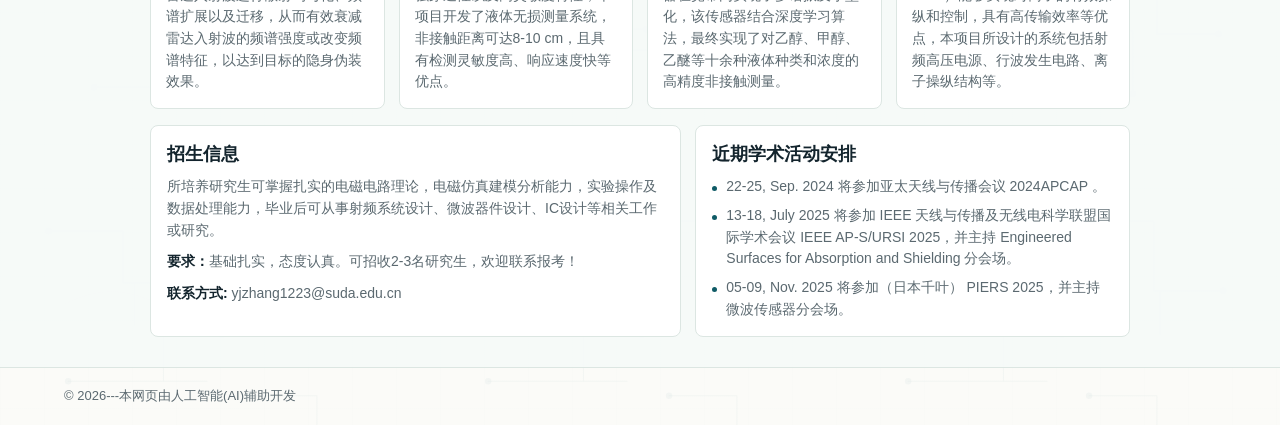
==== commit 8b0e5a10: "更新页面链接内容" ====
--- a/index.html
+++ b/index.html
@@ -242,7 +242,7 @@
          year 这个 span 的年份由 script.js 自动填入当前年份。
          ===================================================== -->
     <footer class="footer">
-      <span>© <span id="year"></span>苏州大学电子信息学院 张允晶</span>
+      <span>© <span id="year"></span>---本网页由人工智能(AI)辅助开发</span>
       <span class="visit-count" data-admin-only>
         本站总访问量 <span id="busuanzi_value_site_pv">--</span> 次 · 本站总访客数 <span id="busuanzi_value_site_uv">--</span> 人
       </span>
--- a/styles.css
+++ b/styles.css
@@ -829,7 +829,7 @@
   width: min(980px, 100%);
   margin: 0 auto;
   display: grid;
-  grid-template-columns: repeat(2, minmax(0, 1fr));
+  grid-template-columns: 1fr;
   gap: 14px;
 }
 
@@ -837,7 +837,6 @@
   display: grid;
   gap: 14px;
   align-content: space-between;
-  min-height: 210px;
   padding: 18px;
   background: var(--white);
   border: 1px solid var(--line);
@@ -859,29 +858,65 @@
   font-weight: 700;
 }
 
-.resource-links {
+.resource-groups {
+  display: grid;
+  gap: 8px;
+}
+
+.resource-group {
+  border: 1px solid var(--line);
+  border-radius: 8px;
+  background: #fbfdfc;
+  overflow: hidden;
+}
+
+.resource-group summary {
   display: flex;
-  flex-wrap: wrap;
-  gap: 8px;
-}
-
-.resource-link {
-  display: inline-flex;
   align-items: center;
-  justify-content: center;
-  min-height: 30px;
-  padding: 5px 11px;
+  justify-content: space-between;
+  gap: 12px;
+  padding: 9px 12px;
   color: var(--blue);
-  background: #eef7f5;
-  border: 1px solid var(--line);
-  border-radius: 999px;
+  cursor: pointer;
   font-size: 13px;
   font-weight: 700;
 }
 
-.resource-link:hover {
-  border-color: var(--blue);
-  background: #e5f2ef;
+.resource-group summary span {
+  color: var(--muted-ink);
+  font-size: 12px;
+  font-weight: 600;
+}
+
+.resource-group ul {
+  margin: 0;
+  padding: 0 12px 10px;
+  list-style: none;
+}
+
+.resource-group li {
+  border-top: 1px solid var(--line);
+}
+
+.resource-file {
+  display: flex;
+  align-items: center;
+  min-height: 34px;
+  color: #005bd8;
+  font-size: 14px;
+}
+
+.resource-file.is-download {
+  text-decoration: underline;
+  text-underline-offset: 3px;
+}
+
+.resource-file.is-download:hover {
+  color: #003f99;
+}
+
+.resource-file.is-disabled {
+  cursor: default;
 }
 
 .notice-panel {
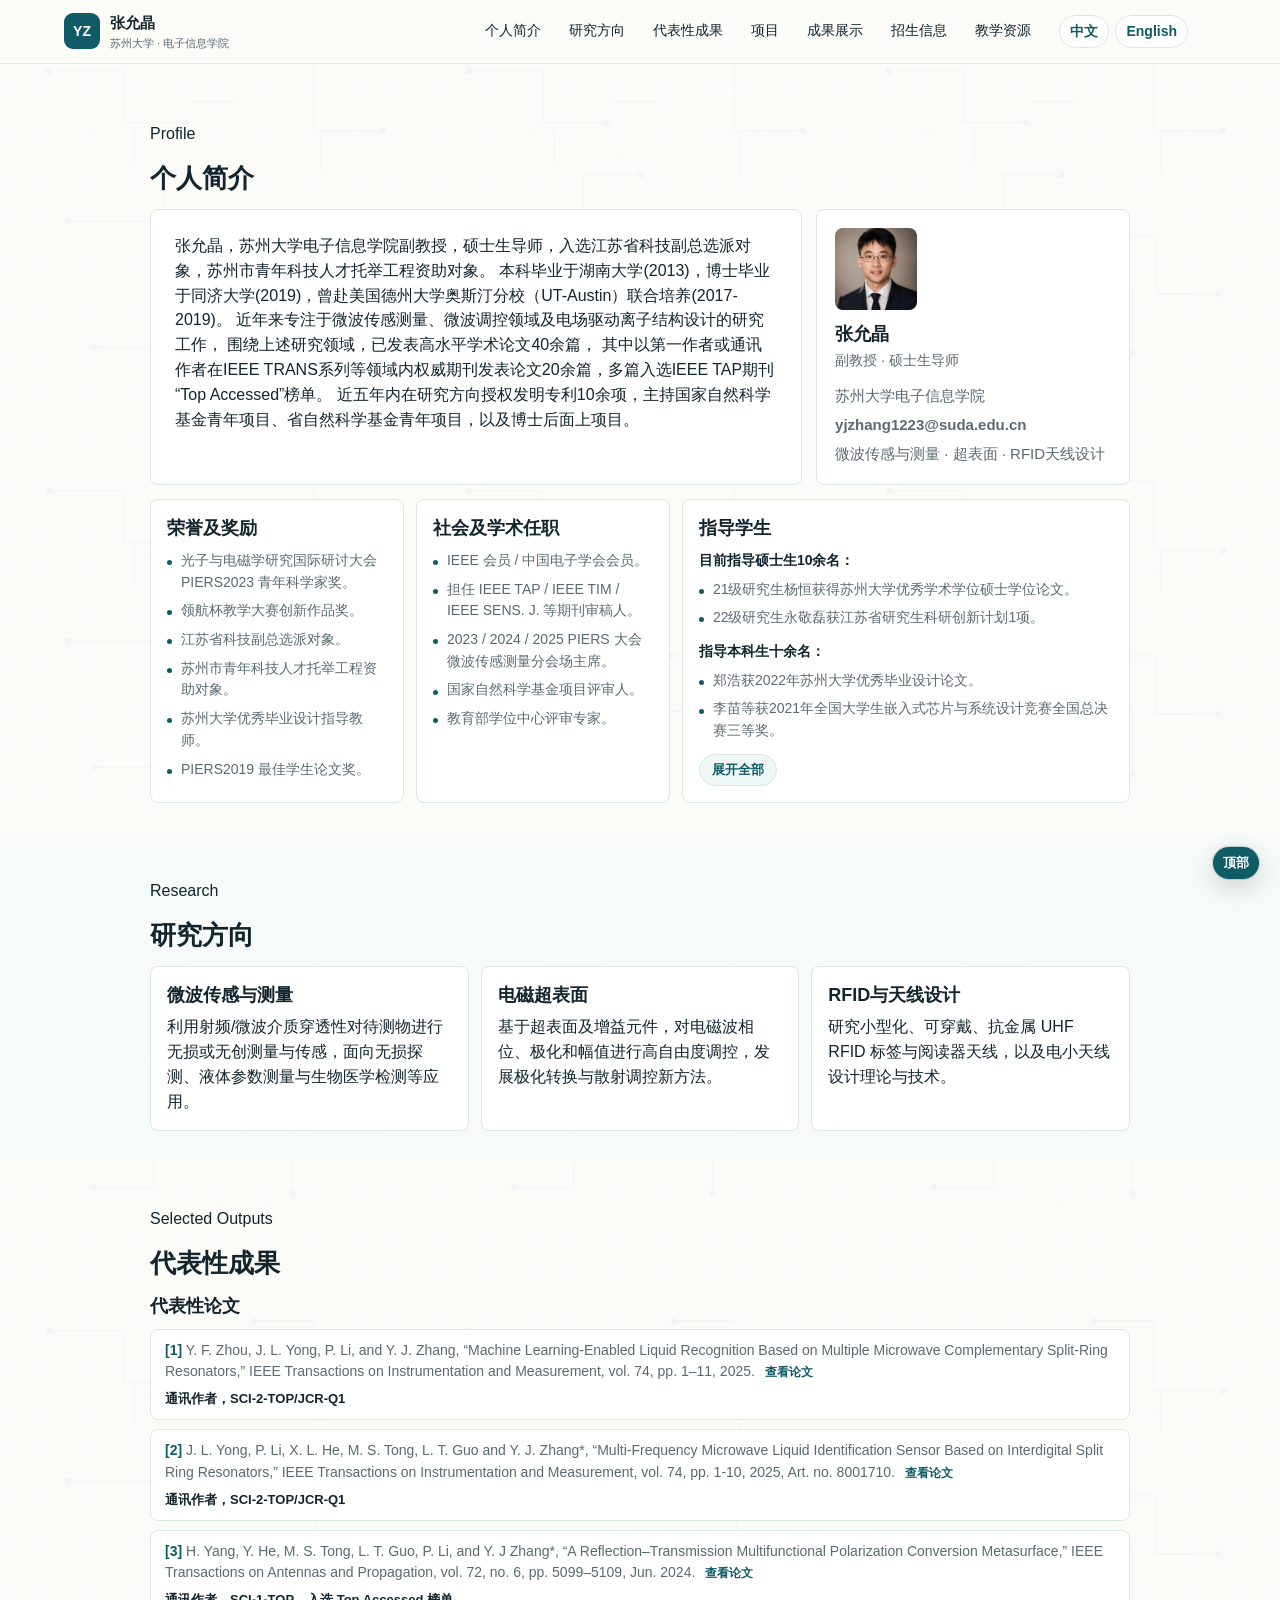
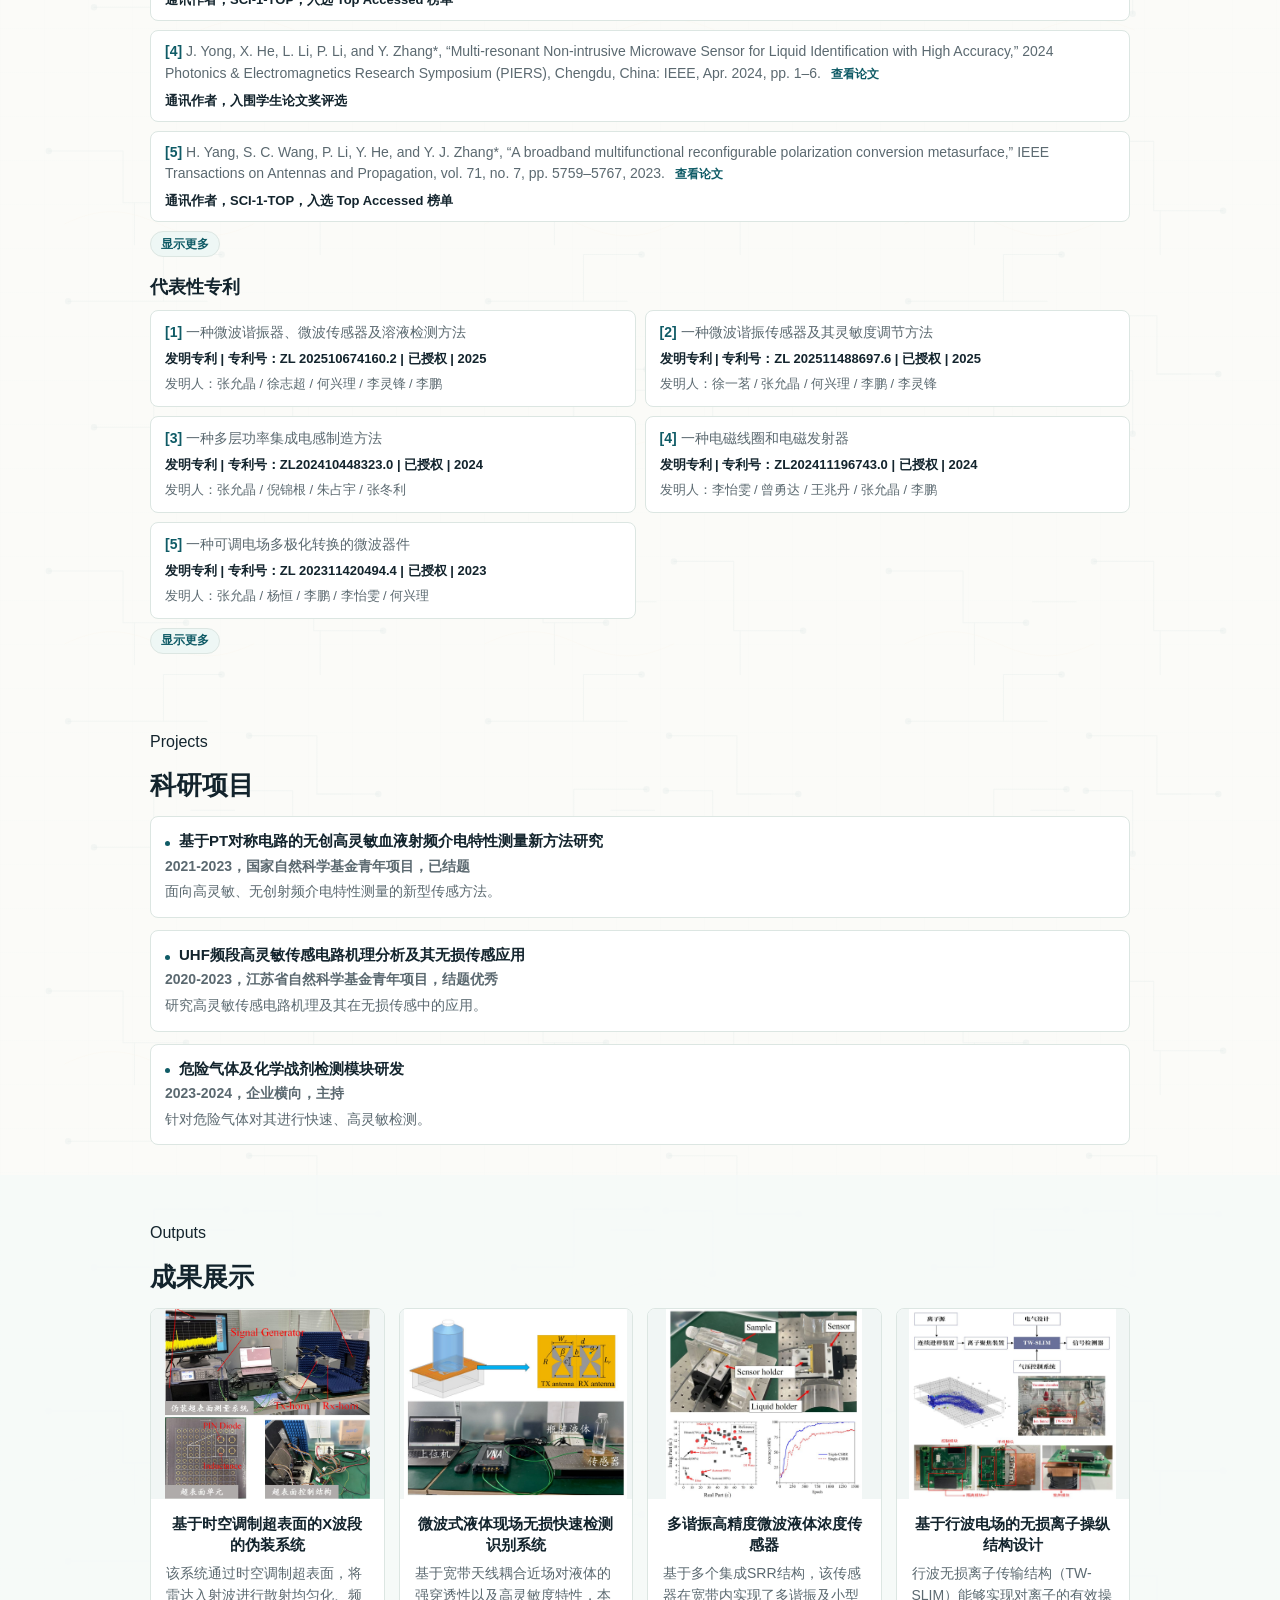
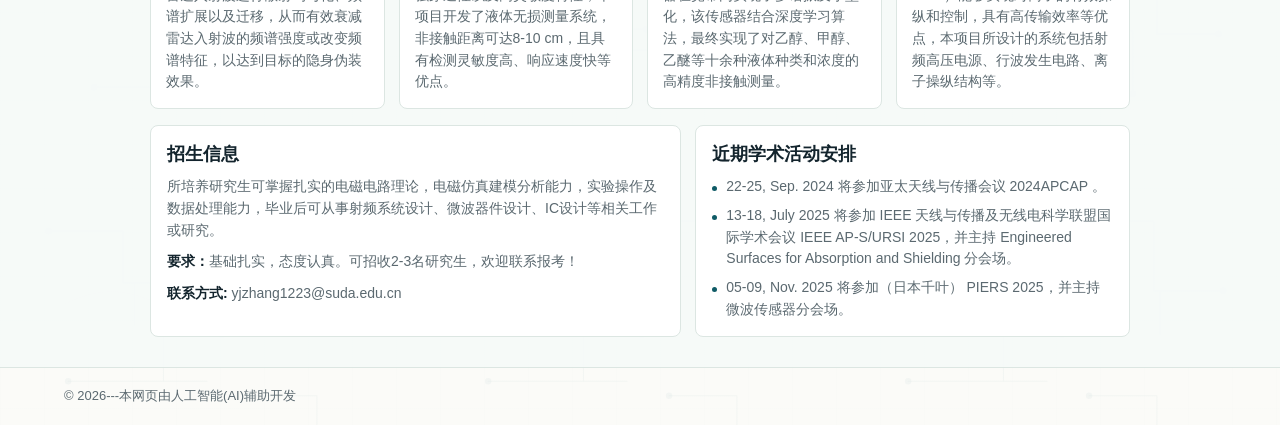
==== commit dbe6efaa: "压缩网页图片资源" ====
--- a/index.html
+++ b/index.html
@@ -1,37 +1,28 @@
-<!doctype html>
-<!--
-  这是网页的主 HTML 文件，负责页面结构。
-  - styles.css 负责外观，比如颜色、字体、间距、布局。
-  - script.js 负责自动生成研究方向、论文、项目、专利等重复内容。
--->
+﻿<!doctype html>
+
 <html lang="zh-CN">
   <head>
-    <!-- 页面编码，保证中文正常显示 -->
+    
     <meta charset="utf-8">
-    <!-- 让页面在手机、平板、电脑上都按设备宽度自适应 -->
+    
     <meta name="viewport" content="width=device-width, initial-scale=1">
 
-    <!-- 浏览器标签页标题，也会影响搜索引擎显示 -->
+    
     <title>张允晶 | 苏州大学个人主页</title>
 
-    <!-- 页面简介，主要给搜索引擎使用，不会直接显示在网页正文中 -->
+    
     <meta name="description" content="张允晶，苏州大学电子信息学院副教授，研究方向包括射频/微波传感与测量、超表面电磁调控、UHF RFID天线设计、离子操纵结构设计等。">
 
-    <!-- 提前加载横幅图片。当前页面如果不用横幅，可以删除这一行 -->
+    
     <link rel="preload" href="assets/research-hero.svg" as="image">
 
-    <!-- 引入 CSS 样式文件。页面字体、颜色、间距主要在 styles.css 里修改 -->
+    
     <link rel="stylesheet" href="styles.css">
   </head>
   <body>
-    <!-- =====================================================
-         顶部导航栏
-         -----------------------------------------------------
-         这里控制网页最上方的姓名、学院和导航菜单。
-         导航里的 href="#research" 会跳转到 id="research" 的模块。
-         ===================================================== -->
+    
     <header class="site-header">
-      <!-- 左侧品牌区域：YZ 标识、姓名、学院 -->
+      
       <a class="brand" href="#top" aria-label="返回首页">
         <span class="brand-mark">YZ</span>
         <span>
@@ -40,12 +31,7 @@
         </span>
       </a>
 
-      <!--
-        右侧导航菜单。
-        如果新增模块，需要同时：
-        1. 在这里加一个 <a href="#模块id">模块名称</a>
-        2. 在正文中创建对应 id 的 <section>
-      -->
+      
       <nav class="nav" aria-label="主导航">
          <a href="#introduction">个人简介</a>
         <a href="#research">研究方向</a>
@@ -62,30 +48,19 @@
       </nav>
     </header>
 
-    <!--
-      main 是网页主体内容。
-      id="top" 用于顶部品牌点击后回到页面开头。
-    -->
+    
     <main id="top">
-      <!-- =====================================================
-           个人简介模块
-           -----------------------------------------------------
-           左侧 intro-copy 是文字简介。
-           右侧 profile-panel 是头像、姓名、职称和简单信息。
-           ===================================================== -->
+      
       <section class="section intro-section" id="introduction">
-        <!-- 模块标题 -->
+        
         <div class="section-heading">
           <p class="eyebrow">Profile</p>
           <h2>个人简介</h2>
         </div>
 
-        <!-- 两列布局：左侧简介，右侧资料卡 -->
+        
         <div class="intro-grid">
-          <!--
-            个人简介文字。
-            修改简介时，直接改下面两个 <p> 段落。
-          -->
+          
           <article class="intro-copy">
             <p>张允晶，苏州大学电子信息学院副教授，硕士生导师，入选江苏省科技副总选派对象，苏州市青年科技人才托举工程资助对象。
               本科毕业于湖南大学(2013)，博士毕业于同济大学(2019)，曾赴美国德州大学奥斯汀分校（UT-Austin）联合培养(2017-2019)。
@@ -95,23 +70,17 @@
               近五年内在研究方向授权发明专利10余项，主持国家自然科学基金青年项目、省自然科学基金青年项目，以及博士后面上项目。</p>
           </article>
 
-          <!--
-            右侧资料卡。
-            上传头像：
-            1. 把头像图片放入 assets 文件夹。
-            2. 修改 src="assets/yjz.png" 为你的图片路径。
-            例如 src="assets/profile.jpg"。
-          -->
+          
           <aside class="profile-panel" aria-label="资料卡">
-            <img class="profile-photo" src="assets/yjz.png" alt="张允晶头像">
+            <img class="profile-photo" src="assets/yjz.jpg" alt="张允晶头像">
 
-            <!-- 资料卡标题和说明文字 -->
+            
             <div>
               <h3>张允晶</h3>
               <p>副教授 · 硕士生导师</p>
             </div>
 
-            <!-- 资料卡列表，可以改成单位、邮箱、研究方向等简短信息 -->
+            
             <ul class="quick-list">
               <li>苏州大学电子信息学院</li>
               <li><strong>yjzhang1223@suda.edu.cn</strong></li>
@@ -120,11 +89,7 @@
           </aside>
         </div>
 
-        <!--
-          个人简介扩展信息。
-          荣誉及奖励、指导学生、社会及学术任职的具体条目
-          在 script.js 中维护，并自动插入到下面三个容器中。
-        -->
+        
         <div class="profile-detail-grid">
           <article class="detail-card detail-card-compact">
             <h3>荣誉及奖励</h3>
@@ -141,29 +106,18 @@
         </div>
       </section>
 
-      <!-- =====================================================
-           研究方向模块
-           -----------------------------------------------------
-           标题在这里写。
-           具体的研究方向卡片不是写在 HTML 里，而是由 script.js
-           中的 researchAreas 数组自动生成到 researchGrid 容器里。
-           ===================================================== -->
+      
       <section class="section muted" id="research">
         <div class="section-heading wide">
           <p class="eyebrow">Research</p>
           <h2>研究方向</h2>
         </div>
 
-        <!-- script.js 会把研究方向卡片插入到这个 div 中 -->
+        
         <div class="research-grid" id="researchGrid"></div>
       </section>
 
-      <!-- =====================================================
-           代表性成果模块
-           -----------------------------------------------------
-           论文数据在 script.js 的 publications 数组中修改。
-           专利数据在 script.js 的 patents 数组中修改。
-           ===================================================== -->
+      
       <section class="section" id="publications">
         <div class="section-heading wide">
           <p class="eyebrow">Selected Outputs</p>
@@ -172,52 +126,40 @@
 
         <div class="output-block">
           <h3>代表性论文</h3>
-          <!-- script.js 会把论文条目插入到这个 div 中 -->
+          
           <div class="publication-list" id="publicationList"></div>
         </div>
 
         <div class="output-block">
           <h3>代表性专利</h3>
-          <!-- script.js 会把专利条目插入到这个 div 中 -->
+          
           <div class="patent-list" id="patentList"></div>
         </div>
       </section>
 
-      <!-- =====================================================
-           科研项目模块
-           -----------------------------------------------------
-           项目数据在 script.js 的 projects 数组中修改。
-           projectTimeline 是自动生成项目时间线的位置。
-           ===================================================== -->
+      
       <section class="section" id="projects">
-        <!-- 模块标题 -->
+        
         <div class="section-heading wide">
           <p class="eyebrow">Projects</p>
           <h2>科研项目</h2>
         </div>
 
-        <!-- script.js 会把项目条目插入到这个 div 中 -->
+        
         <div class="project-list" id="projectTimeline"></div>
       </section>
 
-      <!-- =====================================================
-           成果展示模块
-           -----------------------------------------------------
-           每个成果 = 一张图片 + 一段文字说明。
-           具体成果数据在 script.js 的 achievements 数组中修改。
-           后续新增第 2 张、第 3 张成果图时，只需要在 achievements
-           数组里复制一条数据，改图片路径和文字即可。
-           ===================================================== -->
+      
       <section class="section muted" id="honors">
         <div class="section-heading">
           <p class="eyebrow">Outputs</p>
           <h2>成果展示</h2>
         </div>
 
-        <!-- script.js 会把成果卡片插入到这个 div 中 -->
+        
         <div class="achievement-grid" id="achievementGrid"></div>
 
-        <!-- 招生信息与近期学术活动安排并列展示 -->
+        
         <div class="info-panel-grid" id="admissions">
           <article class="admission-panel">
             <h3>招生信息</h3>
@@ -226,7 +168,7 @@
             <p><strong>联系方式:</strong> yjzhang1223@suda.edu.cn</p>
           </article>
 
-          <!-- 近期学术活动安排，具体条目在 script.js 的 academicActivities 数组中维护 -->
+          
           <article class="activity-panel">
             <h3>近期学术活动安排</h3>
             <ol id="activityList"></ol>
@@ -236,11 +178,7 @@
 
     </main>
 
-    <!-- =====================================================
-         页脚
-         -----------------------------------------------------
-         year 这个 span 的年份由 script.js 自动填入当前年份。
-         ===================================================== -->
+    
     <footer class="footer">
       <span>© <span id="year"></span>---本网页由人工智能(AI)辅助开发</span>
       <span class="visit-count" data-admin-only>
@@ -248,13 +186,10 @@
       </span>
     </footer>
 
-    <!-- 回到顶部按钮：点击后跳转到 main 的 id="top" 位置 -->
+    
     <a class="back-to-top" href="#top" aria-label="回到顶部">顶部</a>
 
-    <!--
-      引入 JavaScript 文件。
-      放在 body 最后可以保证 HTML 结构先加载完，再执行脚本。
-    -->
+    
     <script src="script.js"></script>
     <script src="admin.js"></script>
     <script src="https://translate.google.com/translate_a/element.js?cb=googleTranslateElementInit"></script>
